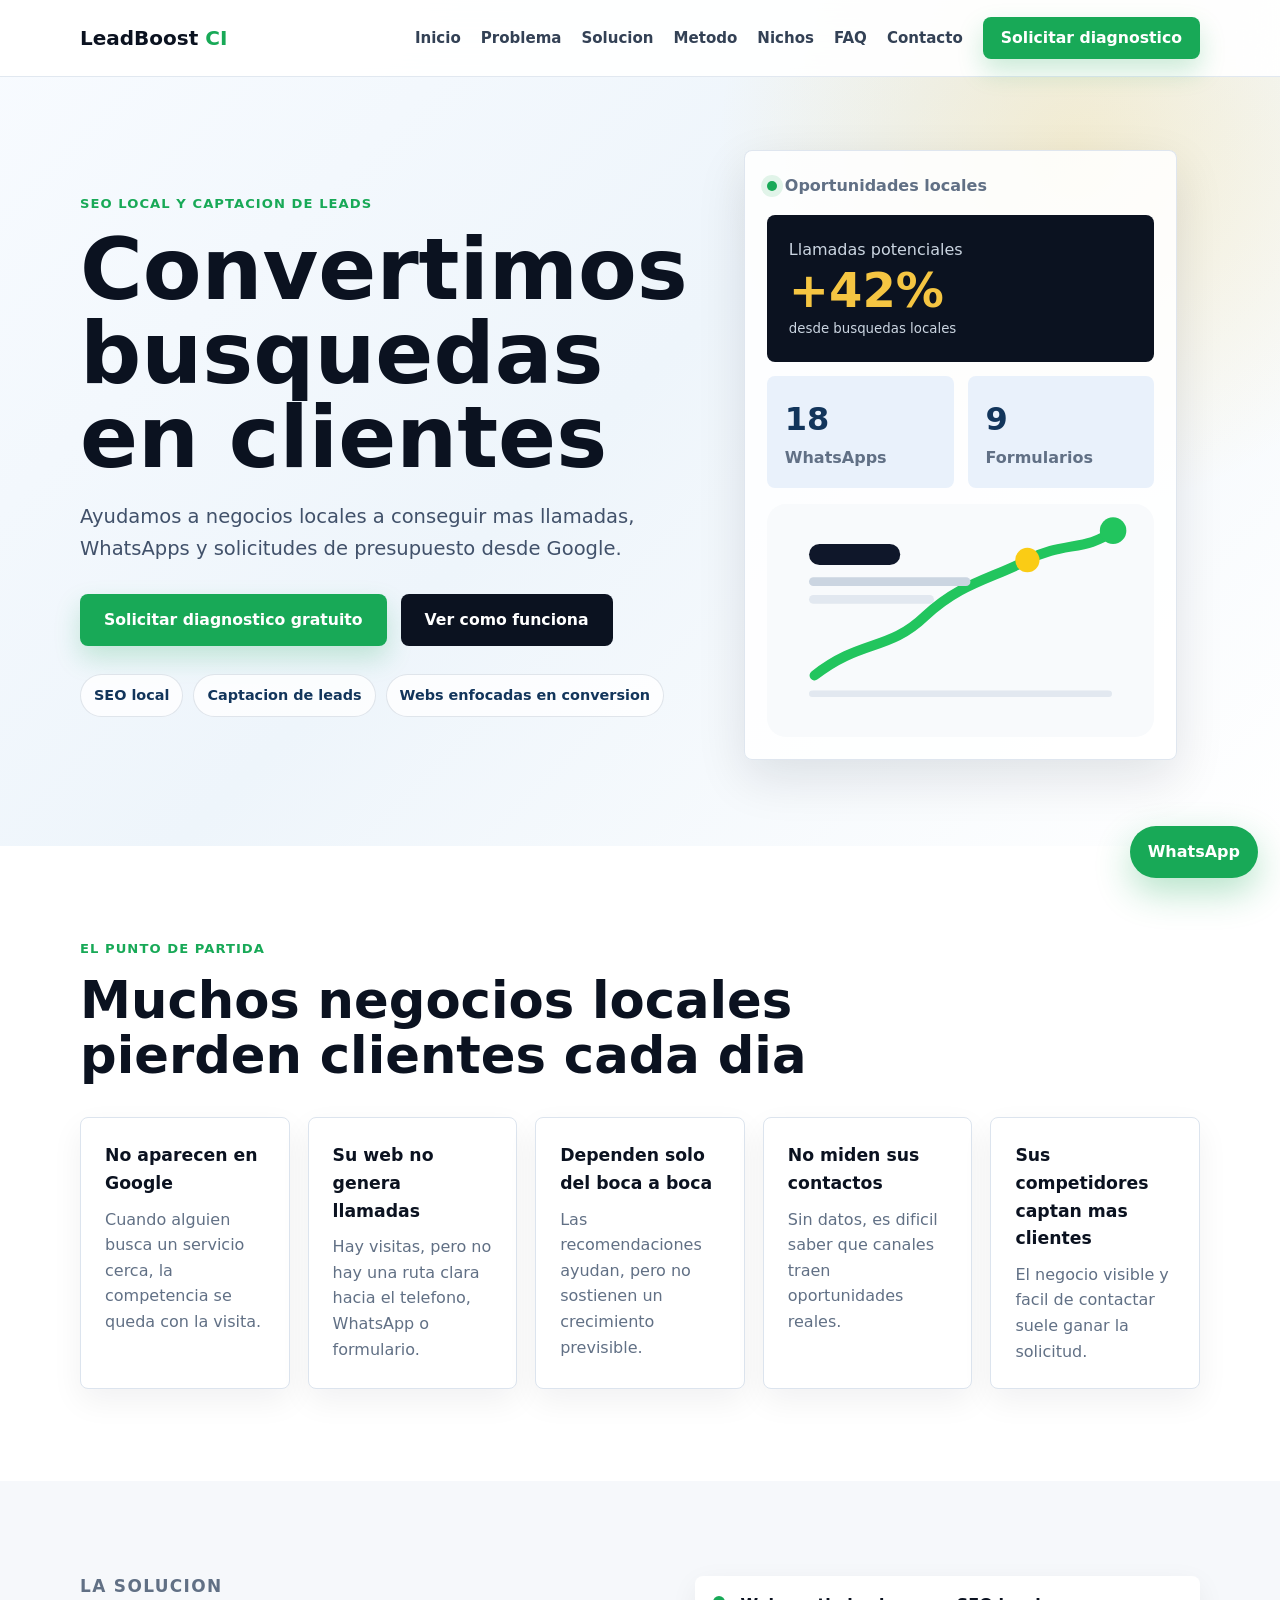
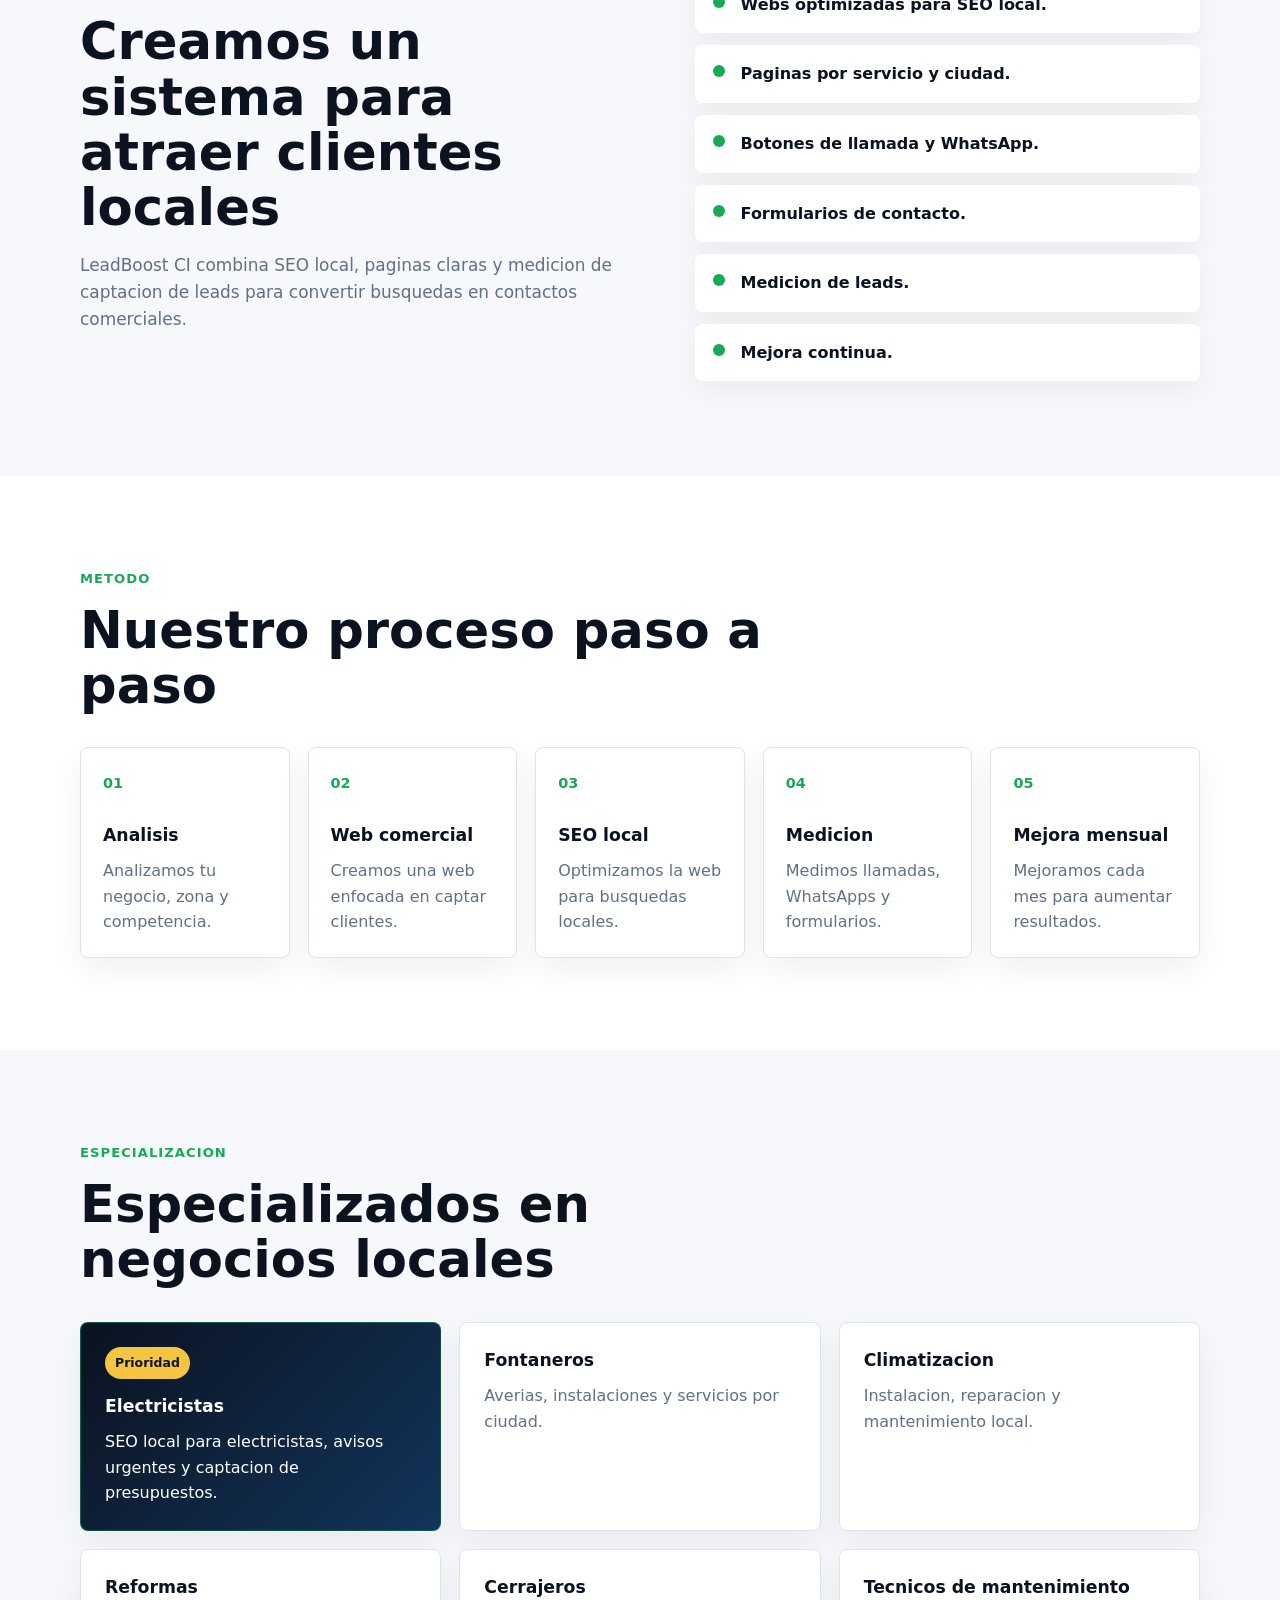
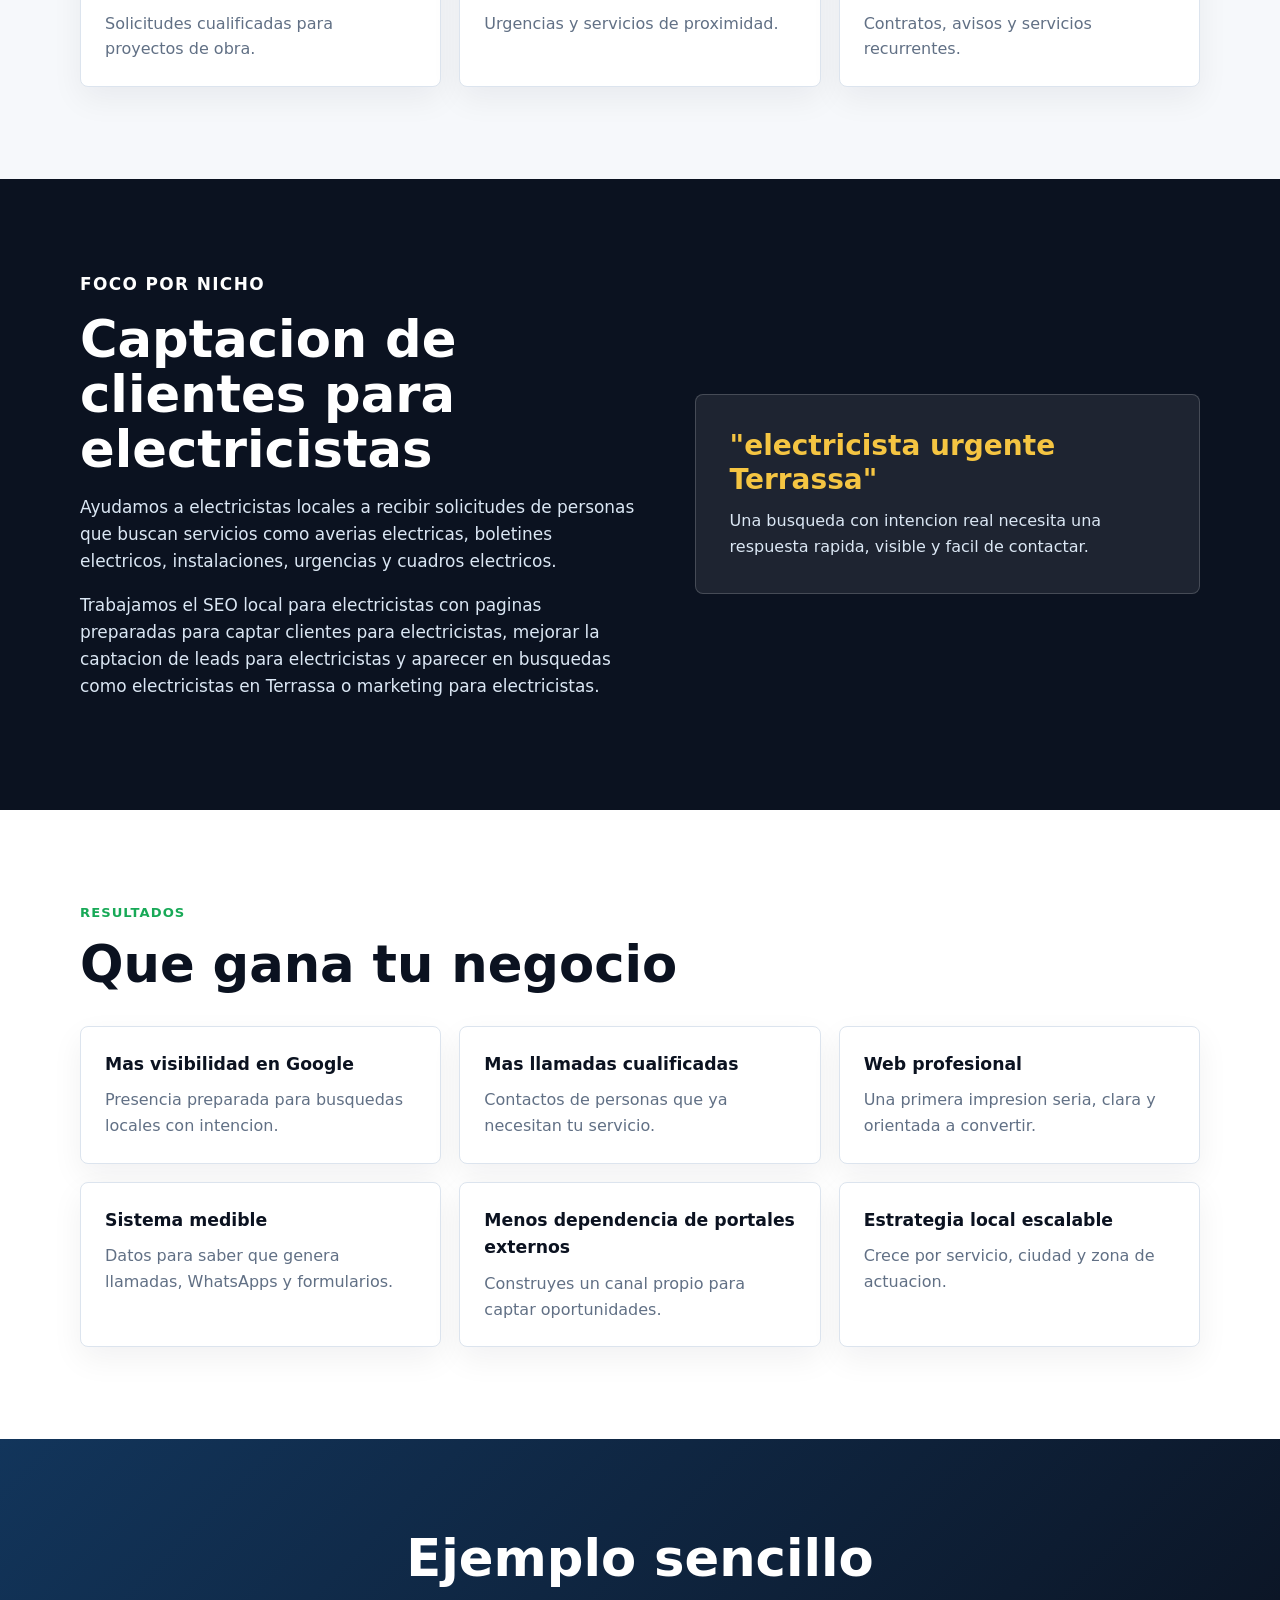
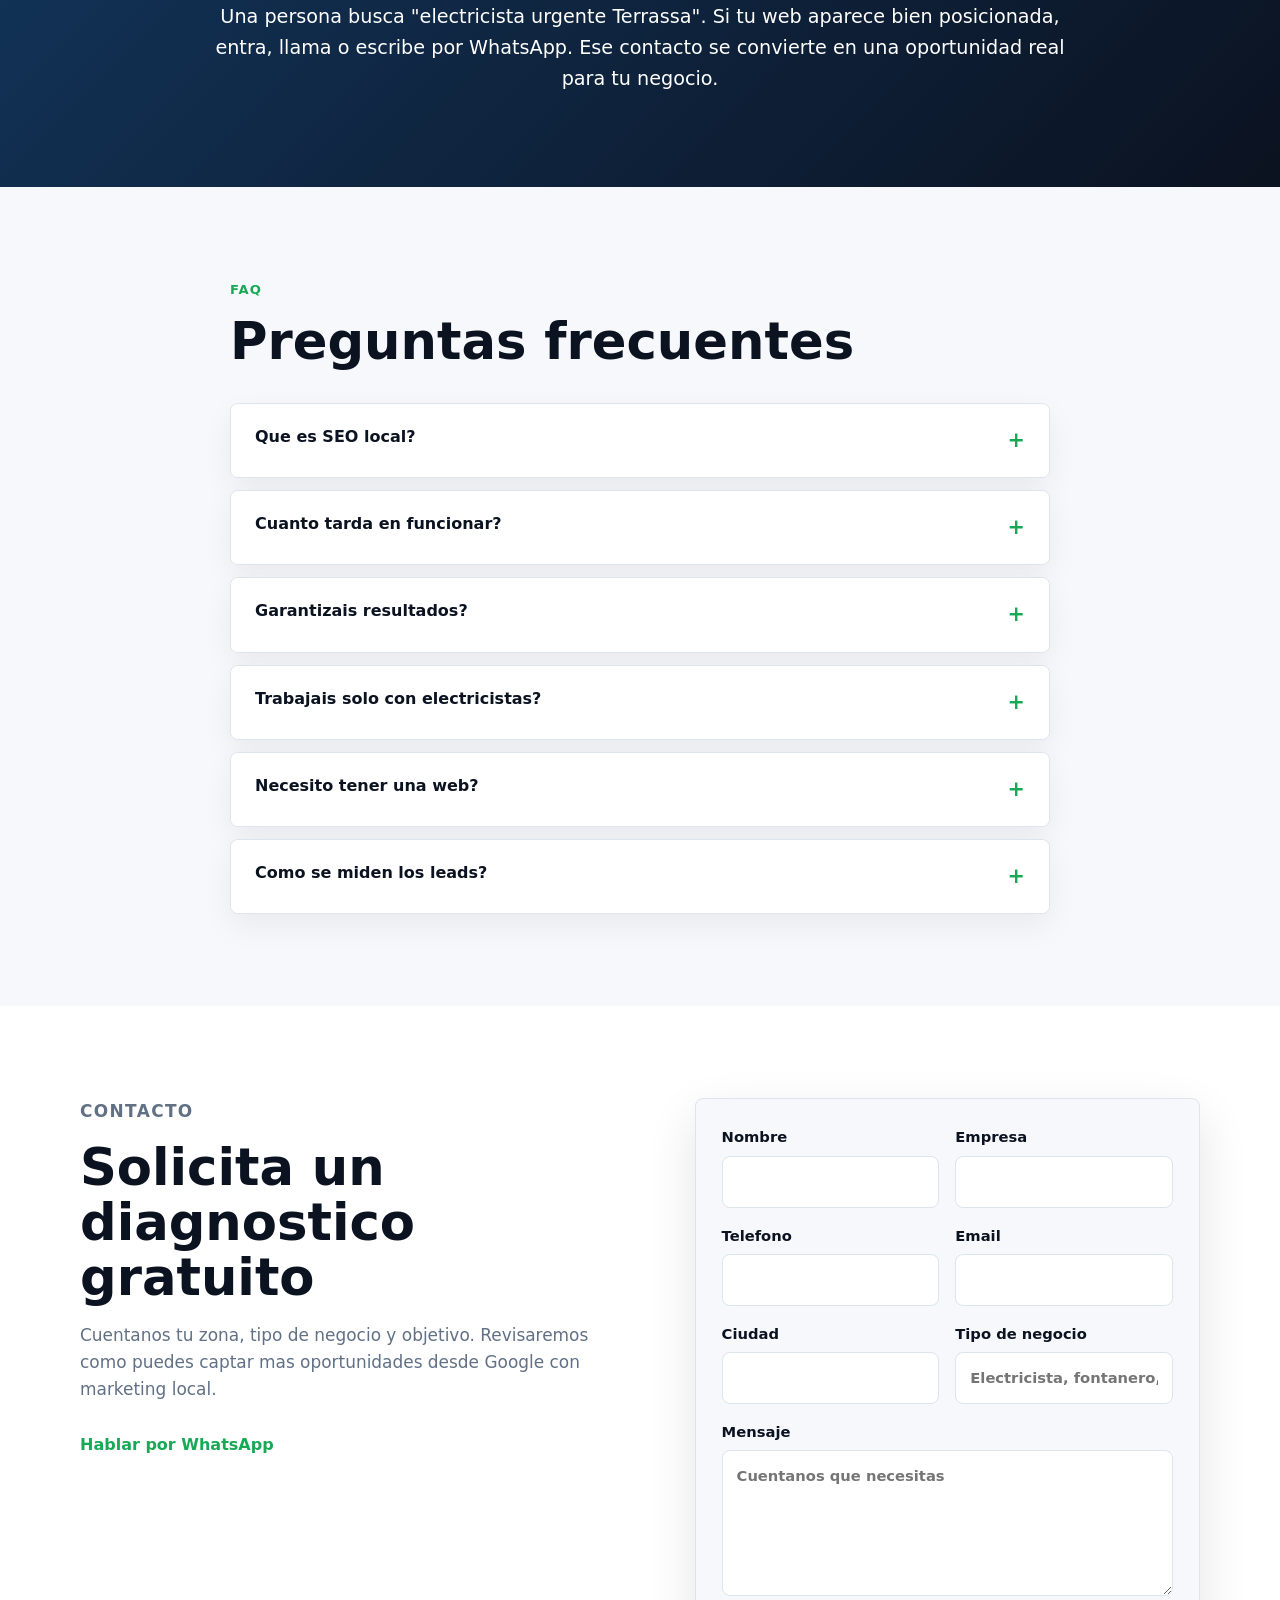
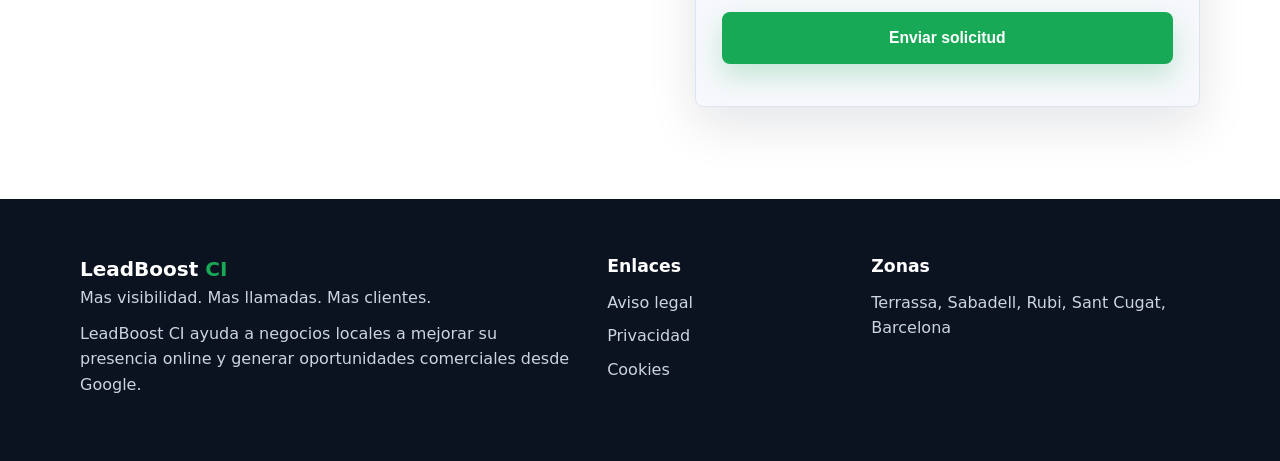
==== index.html @ c0c8f28f "Initial version of LeadBoost CI" ====
<!DOCTYPE html>
<html lang="es">
<head>
    <meta charset="UTF-8">
    <meta name="viewport" content="width=device-width, initial-scale=1.0">
    <title>SEO Local para Negocios Locales | LeadBoost CI</title>
    <meta name="description" content="Ayudamos a negocios locales a conseguir mas clientes desde Google mediante SEO local, paginas web optimizadas y captacion de leads.">
    <link rel="stylesheet" href="styles.css">
    <script type="application/ld+json">
    {
        "@context": "https://schema.org",
        "@type": "ProfessionalService",
        "name": "LeadBoost CI",
        "description": "SEO local, paginas web optimizadas y captacion de leads para negocios locales.",
        "areaServed": ["Terrassa", "Sabadell", "Rubi", "Sant Cugat", "Barcelona"],
        "url": "https://leadboostci.example",
        "telephone": "+34600000000",
        "priceRange": "$$",
        "serviceType": ["SEO local", "Marketing local", "Captacion de leads", "Diseno web para negocios locales"]
    }
    </script>
</head>
<body>
    <header class="site-header" id="top">
        <nav class="nav container" aria-label="Navegacion principal">
            <a class="logo" href="#inicio" aria-label="LeadBoost CI inicio">LeadBoost <span>CI</span></a>
            <button class="nav-toggle" type="button" aria-label="Abrir menu" aria-expanded="false">
                <span></span>
                <span></span>
                <span></span>
            </button>
            <div class="nav-menu" id="nav-menu">
                <a href="#inicio">Inicio</a>
                <a href="#problema">Problema</a>
                <a href="#solucion">Solucion</a>
                <a href="#metodo">Metodo</a>
                <a href="#nichos">Nichos</a>
                <a href="#faq">FAQ</a>
                <a href="#contacto">Contacto</a>
                <a class="btn btn-small" href="#contacto">Solicitar diagnostico</a>
            </div>
        </nav>
    </header>

    <main>
        <section class="hero" id="inicio">
            <div class="container hero-grid">
                <div class="hero-copy reveal">
                    <p class="eyebrow">SEO local y captacion de leads</p>
                    <h1>Convertimos busquedas en clientes</h1>
                    <p class="hero-subtitle">Ayudamos a negocios locales a conseguir mas llamadas, WhatsApps y solicitudes de presupuesto desde Google.</p>
                    <div class="hero-actions">
                        <a class="btn" href="#contacto">Solicitar diagnostico gratuito</a>
                        <a class="btn btn-secondary" href="#metodo">Ver como funciona</a>
                    </div>
                    <div class="trust-row" aria-label="Mensajes de confianza">
                        <span>SEO local</span>
                        <span>Captacion de leads</span>
                        <span>Webs enfocadas en conversion</span>
                    </div>
                </div>
                <article class="hero-panel reveal" aria-label="Panel de resultados de marketing local">
                    <div class="panel-header">
                        <span class="status-dot"></span>
                        <span>Oportunidades locales</span>
                    </div>
                    <div class="metric-card primary">
                        <span>Llamadas potenciales</span>
                        <strong>+42%</strong>
                        <small>desde busquedas locales</small>
                    </div>
                    <div class="mini-grid">
                        <div>
                            <strong>18</strong>
                            <span>WhatsApps</span>
                        </div>
                        <div>
                            <strong>9</strong>
                            <span>Formularios</span>
                        </div>
                    </div>
                    <img src="data:image/svg+xml,%3Csvg xmlns='http://www.w3.org/2000/svg' width='700' height='420' viewBox='0 0 700 420'%3E%3Crect width='700' height='420' rx='34' fill='%23f8fafc'/%3E%3Cpath d='M86 309C169 244 220 265 285 203C350 142 406 135 471 101C535 67 578 86 626 48' fill='none' stroke='%2322c55e' stroke-width='18' stroke-linecap='round'/%3E%3Ccircle cx='471' cy='101' r='22' fill='%23facc15'/%3E%3Ccircle cx='626' cy='48' r='24' fill='%2322c55e'/%3E%3Crect x='76' y='72' width='165' height='38' rx='19' fill='%230f172a'/%3E%3Crect x='76' y='132' width='292' height='16' rx='8' fill='%23cbd5e1'/%3E%3Crect x='76' y='164' width='226' height='16' rx='8' fill='%23e2e8f0'/%3E%3Crect x='76' y='336' width='548' height='12' rx='6' fill='%23e2e8f0'/%3E%3C/svg%3E" alt="Grafico ascendente de oportunidades generadas por SEO local">
                </article>
            </div>
        </section>

        <section class="section" id="problema">
            <div class="container">
                <div class="section-heading reveal">
                    <p class="eyebrow">El punto de partida</p>
                    <h2>Muchos negocios locales pierden clientes cada dia</h2>
                </div>
                <div class="card-grid problem-grid">
                    <article class="card reveal"><h3>No aparecen en Google</h3><p>Cuando alguien busca un servicio cerca, la competencia se queda con la visita.</p></article>
                    <article class="card reveal"><h3>Su web no genera llamadas</h3><p>Hay visitas, pero no hay una ruta clara hacia el telefono, WhatsApp o formulario.</p></article>
                    <article class="card reveal"><h3>Dependen solo del boca a boca</h3><p>Las recomendaciones ayudan, pero no sostienen un crecimiento previsible.</p></article>
                    <article class="card reveal"><h3>No miden sus contactos</h3><p>Sin datos, es dificil saber que canales traen oportunidades reales.</p></article>
                    <article class="card reveal"><h3>Sus competidores captan mas clientes</h3><p>El negocio visible y facil de contactar suele ganar la solicitud.</p></article>
                </div>
            </div>
        </section>

        <section class="section alt" id="solucion">
            <div class="container split">
                <div class="section-heading reveal">
                    <p class="eyebrow">La solucion</p>
                    <h2>Creamos un sistema para atraer clientes locales</h2>
                    <p>LeadBoost CI combina SEO local, paginas claras y medicion de captacion de leads para convertir busquedas en contactos comerciales.</p>
                </div>
                <div class="feature-list reveal">
                    <div>Webs optimizadas para SEO local.</div>
                    <div>Paginas por servicio y ciudad.</div>
                    <div>Botones de llamada y WhatsApp.</div>
                    <div>Formularios de contacto.</div>
                    <div>Medicion de leads.</div>
                    <div>Mejora continua.</div>
                </div>
            </div>
        </section>

        <section class="section" id="metodo">
            <div class="container">
                <div class="section-heading reveal">
                    <p class="eyebrow">Metodo</p>
                    <h2>Nuestro proceso paso a paso</h2>
                </div>
                <div class="steps">
                    <article class="step reveal"><span>01</span><h3>Analisis</h3><p>Analizamos tu negocio, zona y competencia.</p></article>
                    <article class="step reveal"><span>02</span><h3>Web comercial</h3><p>Creamos una web enfocada en captar clientes.</p></article>
                    <article class="step reveal"><span>03</span><h3>SEO local</h3><p>Optimizamos la web para busquedas locales.</p></article>
                    <article class="step reveal"><span>04</span><h3>Medicion</h3><p>Medimos llamadas, WhatsApps y formularios.</p></article>
                    <article class="step reveal"><span>05</span><h3>Mejora mensual</h3><p>Mejoramos cada mes para aumentar resultados.</p></article>
                </div>
            </div>
        </section>

        <section class="section alt" id="nichos">
            <div class="container">
                <div class="section-heading reveal">
                    <p class="eyebrow">Especializacion</p>
                    <h2>Especializados en negocios locales</h2>
                </div>
                <div class="niche-grid">
                    <article class="niche-card featured reveal"><span>Prioridad</span><h3>Electricistas</h3><p>SEO local para electricistas, avisos urgentes y captacion de presupuestos.</p></article>
                    <article class="niche-card reveal"><h3>Fontaneros</h3><p>Averias, instalaciones y servicios por ciudad.</p></article>
                    <article class="niche-card reveal"><h3>Climatizacion</h3><p>Instalacion, reparacion y mantenimiento local.</p></article>
                    <article class="niche-card reveal"><h3>Reformas</h3><p>Solicitudes cualificadas para proyectos de obra.</p></article>
                    <article class="niche-card reveal"><h3>Cerrajeros</h3><p>Urgencias y servicios de proximidad.</p></article>
                    <article class="niche-card reveal"><h3>Tecnicos de mantenimiento</h3><p>Contratos, avisos y servicios recurrentes.</p></article>
                </div>
            </div>
        </section>

        <section class="section electrician" aria-labelledby="electricistas-title">
            <div class="container split">
                <div class="reveal">
                    <p class="eyebrow">Foco por nicho</p>
                    <h2 id="electricistas-title">Captacion de clientes para electricistas</h2>
                    <p>Ayudamos a electricistas locales a recibir solicitudes de personas que buscan servicios como averias electricas, boletines electricos, instalaciones, urgencias y cuadros electricos.</p>
                    <p>Trabajamos el SEO local para electricistas con paginas preparadas para captar clientes para electricistas, mejorar la captacion de leads para electricistas y aparecer en busquedas como electricistas en Terrassa o marketing para electricistas.</p>
                </div>
                <div class="quote-box reveal">
                    <strong>"electricista urgente Terrassa"</strong>
                    <span>Una busqueda con intencion real necesita una respuesta rapida, visible y facil de contactar.</span>
                </div>
            </div>
        </section>

        <section class="section" id="beneficios">
            <div class="container">
                <div class="section-heading reveal">
                    <p class="eyebrow">Resultados</p>
                    <h2>Que gana tu negocio</h2>
                </div>
                <div class="card-grid benefits-grid">
                    <article class="card reveal"><h3>Mas visibilidad en Google</h3><p>Presencia preparada para busquedas locales con intencion.</p></article>
                    <article class="card reveal"><h3>Mas llamadas cualificadas</h3><p>Contactos de personas que ya necesitan tu servicio.</p></article>
                    <article class="card reveal"><h3>Web profesional</h3><p>Una primera impresion seria, clara y orientada a convertir.</p></article>
                    <article class="card reveal"><h3>Sistema medible</h3><p>Datos para saber que genera llamadas, WhatsApps y formularios.</p></article>
                    <article class="card reveal"><h3>Menos dependencia de portales externos</h3><p>Construyes un canal propio para captar oportunidades.</p></article>
                    <article class="card reveal"><h3>Estrategia local escalable</h3><p>Crece por servicio, ciudad y zona de actuacion.</p></article>
                </div>
            </div>
        </section>

        <section class="section example">
            <div class="container reveal">
                <h2>Ejemplo sencillo</h2>
                <p>Una persona busca "electricista urgente Terrassa". Si tu web aparece bien posicionada, entra, llama o escribe por WhatsApp. Ese contacto se convierte en una oportunidad real para tu negocio.</p>
            </div>
        </section>

        <section class="section alt" id="faq">
            <div class="container narrow">
                <div class="section-heading reveal">
                    <p class="eyebrow">FAQ</p>
                    <h2>Preguntas frecuentes</h2>
                </div>
                <div class="faq-list reveal">
                    <article class="faq-item">
                        <button type="button" aria-expanded="false">Que es SEO local?</button>
                        <p>Es la optimizacion de tu presencia online para aparecer cuando personas cercanas buscan tus servicios en Google.</p>
                    </article>
                    <article class="faq-item">
                        <button type="button" aria-expanded="false">Cuanto tarda en funcionar?</button>
                        <p>Depende de la competencia y el punto de partida. Normalmente se trabaja por fases y se revisan mejoras cada mes.</p>
                    </article>
                    <article class="faq-item">
                        <button type="button" aria-expanded="false">Garantizais resultados?</button>
                        <p>No prometemos posiciones exactas, pero si un sistema serio, medible y enfocado a aumentar oportunidades reales.</p>
                    </article>
                    <article class="faq-item">
                        <button type="button" aria-expanded="false">Trabajais solo con electricistas?</button>
                        <p>No. Tambien ayudamos a fontaneros, empresas de climatizacion, reformas, cerrajeros y otros negocios locales.</p>
                    </article>
                    <article class="faq-item">
                        <button type="button" aria-expanded="false">Necesito tener una web?</button>
                        <p>No necesariamente. Podemos crear una web nueva o mejorar la actual para SEO local y captacion de leads.</p>
                    </article>
                    <article class="faq-item">
                        <button type="button" aria-expanded="false">Como se miden los leads?</button>
                        <p>Medimos formularios, clics en telefono, clics en WhatsApp y otras acciones clave para saber que funciona.</p>
                    </article>
                </div>
            </div>
        </section>

        <section class="section contact" id="contacto">
            <div class="container contact-grid">
                <div class="contact-copy reveal">
                    <p class="eyebrow">Contacto</p>
                    <h2>Solicita un diagnostico gratuito</h2>
                    <p>Cuentanos tu zona, tipo de negocio y objetivo. Revisaremos como puedes captar mas oportunidades desde Google con marketing local.</p>
                    <a class="whatsapp-inline" href="https://wa.me/34600000000" target="_blank" rel="noopener">Hablar por WhatsApp</a>
                </div>
                <form class="contact-form reveal" id="lead-form">
                    <label>Nombre<input type="text" name="nombre" autocomplete="name" required></label>
                    <label>Empresa<input type="text" name="empresa" autocomplete="organization"></label>
                    <label>Telefono<input type="tel" name="telefono" autocomplete="tel" required></label>
                    <label>Email<input type="email" name="email" autocomplete="email" required></label>
                    <label>Ciudad<input type="text" name="ciudad" autocomplete="address-level2"></label>
                    <label>Tipo de negocio<input type="text" name="tipo" placeholder="Electricista, fontanero, reformas..."></label>
                    <label class="full">Mensaje<textarea name="mensaje" rows="5" placeholder="Cuentanos que necesitas"></textarea></label>
                    <button class="btn full" type="submit">Enviar solicitud</button>
                    <p class="form-success" id="form-success" role="status" aria-live="polite"></p>
                </form>
            </div>
        </section>
    </main>

    <a class="floating-whatsapp" href="https://wa.me/34600000000" target="_blank" rel="noopener" aria-label="Contactar por WhatsApp">WhatsApp</a>

    <footer class="footer">
        <div class="container footer-grid">
            <div>
                <a class="logo footer-logo" href="#inicio">LeadBoost <span>CI</span></a>
                <p>Mas visibilidad. Mas llamadas. Mas clientes.</p>
                <p>LeadBoost CI ayuda a negocios locales a mejorar su presencia online y generar oportunidades comerciales desde Google.</p>
            </div>
            <div>
                <h3>Enlaces</h3>
                <a href="#">Aviso legal</a>
                <a href="#">Privacidad</a>
                <a href="#">Cookies</a>
            </div>
            <div>
                <h3>Zonas</h3>
                <p>Terrassa, Sabadell, Rubi, Sant Cugat, Barcelona</p>
            </div>
        </div>
    </footer>

    <script src="script.js"></script>
</body>
</html>
---- styles.css ----
:root {
    --navy: #0b1220;
    --blue: #12355b;
    --blue-soft: #e9f1fb;
    --green: #18a957;
    --yellow: #f5c542;
    --text: #172033;
    --muted: #617085;
    --line: #dce4ee;
    --bg: #f6f8fb;
    --white: #ffffff;
    --shadow: 0 18px 50px rgba(11, 18, 32, 0.11);
}

* {
    box-sizing: border-box;
}

html {
    scroll-behavior: smooth;
}

body {
    margin: 0;
    font-family: Inter, ui-sans-serif, system-ui, -apple-system, BlinkMacSystemFont, "Segoe UI", Arial, sans-serif;
    color: var(--text);
    background: var(--white);
    line-height: 1.6;
}

img {
    display: block;
    max-width: 100%;
}

a {
    color: inherit;
    text-decoration: none;
}

.container {
    width: min(1120px, calc(100% - 40px));
    margin: 0 auto;
}

.narrow {
    width: min(820px, calc(100% - 40px));
}

.site-header {
    position: fixed;
    inset: 0 0 auto 0;
    z-index: 20;
    background: rgba(255, 255, 255, 0.92);
    border-bottom: 1px solid rgba(220, 228, 238, 0.85);
    backdrop-filter: blur(18px);
}

.nav {
    min-height: 76px;
    display: flex;
    align-items: center;
    justify-content: space-between;
    gap: 24px;
}

.logo {
    font-size: 1.25rem;
    font-weight: 800;
    color: var(--navy);
    letter-spacing: 0;
}

.logo span {
    color: var(--green);
}

.nav-menu {
    display: flex;
    align-items: center;
    gap: 20px;
    font-size: 0.94rem;
    font-weight: 600;
    color: #334155;
}

.nav-menu a:not(.btn):hover {
    color: var(--green);
}

.nav-toggle {
    display: none;
    width: 42px;
    height: 42px;
    border: 1px solid var(--line);
    border-radius: 8px;
    background: var(--white);
}

.nav-toggle span {
    display: block;
    width: 18px;
    height: 2px;
    margin: 4px auto;
    background: var(--navy);
}

.btn {
    display: inline-flex;
    align-items: center;
    justify-content: center;
    min-height: 52px;
    padding: 0 24px;
    border: 0;
    border-radius: 8px;
    background: var(--green);
    color: var(--white);
    font-weight: 800;
    font-size: 0.98rem;
    cursor: pointer;
    box-shadow: 0 12px 26px rgba(24, 169, 87, 0.22);
    transition: transform 0.2s ease, box-shadow 0.2s ease, background 0.2s ease;
}

.btn:hover {
    transform: translateY(-2px);
    background: #12924a;
    box-shadow: 0 16px 34px rgba(24, 169, 87, 0.28);
}

.btn-small {
    min-height: 42px;
    padding: 0 18px;
}

.btn-secondary {
    background: var(--navy);
    box-shadow: none;
}

.hero {
    padding: 150px 0 86px;
    background:
        radial-gradient(circle at 84% 18%, rgba(245, 197, 66, 0.23), transparent 28%),
        linear-gradient(135deg, #f8fbff 0%, #eef5fb 48%, #ffffff 100%);
    overflow: hidden;
}

.hero-grid,
.split,
.contact-grid {
    display: grid;
    grid-template-columns: 1.05fr 0.95fr;
    gap: 56px;
    align-items: center;
}

.eyebrow {
    margin: 0 0 14px;
    color: var(--green);
    font-size: 0.82rem;
    font-weight: 800;
    text-transform: uppercase;
    letter-spacing: 0.08em;
}

h1,
h2,
h3,
p {
    margin-top: 0;
}

h1 {
    max-width: 780px;
    margin-bottom: 22px;
    color: var(--navy);
    font-size: clamp(2.55rem, 7vw, 5.35rem);
    line-height: 0.98;
    letter-spacing: 0;
}

h2 {
    margin-bottom: 16px;
    color: var(--navy);
    font-size: clamp(2rem, 4vw, 3.3rem);
    line-height: 1.08;
    letter-spacing: 0;
}

h3 {
    margin-bottom: 9px;
    color: var(--navy);
    font-size: 1.08rem;
}

.hero-subtitle {
    max-width: 660px;
    margin-bottom: 30px;
    color: #41516a;
    font-size: 1.22rem;
}

.hero-actions {
    display: flex;
    flex-wrap: wrap;
    gap: 14px;
    margin-bottom: 28px;
}

.trust-row {
    display: flex;
    flex-wrap: wrap;
    gap: 10px;
}

.trust-row span {
    padding: 9px 13px;
    border: 1px solid rgba(18, 53, 91, 0.12);
    border-radius: 999px;
    background: rgba(255, 255, 255, 0.78);
    color: var(--blue);
    font-weight: 700;
    font-size: 0.9rem;
}

.hero-panel {
    position: relative;
    padding: 22px;
    border: 1px solid rgba(220, 228, 238, 0.9);
    border-radius: 8px;
    background: rgba(255, 255, 255, 0.86);
    box-shadow: var(--shadow);
}

.panel-header,
.metric-card,
.mini-grid {
    position: relative;
    z-index: 1;
}

.panel-header {
    display: flex;
    align-items: center;
    gap: 8px;
    margin-bottom: 16px;
    color: var(--muted);
    font-weight: 700;
}

.status-dot {
    width: 10px;
    height: 10px;
    border-radius: 50%;
    background: var(--green);
    box-shadow: 0 0 0 6px rgba(24, 169, 87, 0.12);
}

.metric-card {
    margin-bottom: 14px;
    padding: 22px;
    border-radius: 8px;
    background: var(--navy);
    color: var(--white);
}

.metric-card span,
.metric-card small {
    display: block;
    color: #cbd5e1;
}

.metric-card strong {
    display: block;
    margin: 4px 0;
    color: var(--yellow);
    font-size: 3rem;
    line-height: 1;
}

.mini-grid {
    display: grid;
    grid-template-columns: repeat(2, 1fr);
    gap: 14px;
    margin-bottom: 16px;
}

.mini-grid div {
    padding: 18px;
    border-radius: 8px;
    background: var(--blue-soft);
}

.mini-grid strong {
    display: block;
    color: var(--blue);
    font-size: 2rem;
}

.mini-grid span {
    color: var(--muted);
    font-weight: 700;
}

.section {
    padding: 92px 0;
}

.alt {
    background: var(--bg);
}

.section-heading {
    max-width: 760px;
    margin-bottom: 34px;
}

.section-heading p:not(.eyebrow),
.split p,
.example p,
.contact-copy p {
    color: var(--muted);
    font-size: 1.06rem;
}

.card-grid,
.niche-grid,
.steps {
    display: grid;
    gap: 18px;
}

.problem-grid {
    grid-template-columns: repeat(5, 1fr);
}

.benefits-grid,
.niche-grid {
    grid-template-columns: repeat(3, 1fr);
}

.card,
.niche-card,
.step,
.faq-item {
    border: 1px solid var(--line);
    border-radius: 8px;
    background: var(--white);
    box-shadow: 0 12px 32px rgba(11, 18, 32, 0.06);
}

.card,
.niche-card {
    padding: 24px;
}

.card p,
.niche-card p,
.step p {
    margin-bottom: 0;
    color: var(--muted);
}

.feature-list {
    display: grid;
    gap: 12px;
}

.feature-list div {
    padding: 16px 18px 16px 46px;
    border-radius: 8px;
    background: var(--white);
    color: var(--navy);
    font-weight: 700;
    box-shadow: 0 8px 28px rgba(11, 18, 32, 0.06);
    position: relative;
}

.feature-list div::before {
    content: "";
    position: absolute;
    left: 18px;
    top: 20px;
    width: 12px;
    height: 12px;
    border-radius: 50%;
    background: var(--green);
}

.steps {
    grid-template-columns: repeat(5, 1fr);
}

.step {
    padding: 22px;
}

.step span {
    display: inline-flex;
    margin-bottom: 26px;
    color: var(--green);
    font-weight: 800;
    font-size: 0.9rem;
}

.niche-card.featured {
    border-color: rgba(24, 169, 87, 0.4);
    background: linear-gradient(135deg, var(--navy), var(--blue));
    color: var(--white);
    transform: translateY(-8px);
}

.niche-card.featured h3,
.niche-card.featured p {
    color: var(--white);
}

.niche-card.featured span {
    display: inline-block;
    margin-bottom: 14px;
    padding: 6px 10px;
    border-radius: 999px;
    background: var(--yellow);
    color: var(--navy);
    font-size: 0.78rem;
    font-weight: 800;
}

.electrician {
    background: var(--navy);
    color: var(--white);
}

.electrician h2,
.electrician .eyebrow {
    color: var(--white);
}

.electrician p {
    color: #dbe7f4;
}

.quote-box {
    padding: 34px;
    border: 1px solid rgba(255, 255, 255, 0.18);
    border-radius: 8px;
    background: rgba(255, 255, 255, 0.08);
}

.quote-box strong {
    display: block;
    margin-bottom: 12px;
    color: var(--yellow);
    font-size: 1.75rem;
    line-height: 1.2;
}

.quote-box span {
    color: #dbe7f4;
}

.example {
    background: linear-gradient(135deg, var(--blue), var(--navy));
    color: var(--white);
    text-align: center;
}

.example .container {
    max-width: 860px;
}

.example h2,
.example p {
    color: var(--white);
}

.example p {
    margin-bottom: 0;
    font-size: 1.2rem;
}

.faq-list {
    display: grid;
    gap: 12px;
}

.faq-item {
    overflow: hidden;
}

.faq-item button {
    width: 100%;
    padding: 20px 24px;
    border: 0;
    background: var(--white);
    color: var(--navy);
    font: inherit;
    font-weight: 800;
    text-align: left;
    cursor: pointer;
}

.faq-item button::after {
    content: "+";
    float: right;
    color: var(--green);
    font-size: 1.3rem;
}

.faq-item.is-open button::after {
    content: "-";
}

.faq-item p {
    display: none;
    margin: 0;
    padding: 0 24px 22px;
    color: var(--muted);
}

.faq-item.is-open p {
    display: block;
}

.contact {
    background: var(--white);
}

.contact-copy {
    align-self: start;
}

.whatsapp-inline {
    display: inline-flex;
    margin-top: 12px;
    color: var(--green);
    font-weight: 800;
}

.contact-form {
    display: grid;
    grid-template-columns: repeat(2, 1fr);
    gap: 16px;
    padding: 26px;
    border: 1px solid var(--line);
    border-radius: 8px;
    background: var(--bg);
    box-shadow: var(--shadow);
}

label {
    display: grid;
    gap: 7px;
    color: var(--navy);
    font-size: 0.92rem;
    font-weight: 800;
}

input,
textarea {
    width: 100%;
    border: 1px solid var(--line);
    border-radius: 8px;
    padding: 13px 14px;
    color: var(--text);
    font: inherit;
    background: var(--white);
}

input:focus,
textarea:focus {
    outline: 3px solid rgba(24, 169, 87, 0.14);
    border-color: var(--green);
}

.full {
    grid-column: 1 / -1;
}

.form-success {
    grid-column: 1 / -1;
    margin: 0;
    color: var(--green);
    font-weight: 800;
}

.floating-whatsapp {
    position: fixed;
    right: 22px;
    bottom: 22px;
    z-index: 15;
    display: inline-flex;
    align-items: center;
    justify-content: center;
    min-height: 52px;
    padding: 0 18px;
    border-radius: 999px;
    background: var(--green);
    color: var(--white);
    font-weight: 800;
    box-shadow: 0 14px 36px rgba(24, 169, 87, 0.32);
}

.footer {
    padding: 54px 0;
    background: var(--navy);
    color: #cbd5e1;
}

.footer-grid {
    display: grid;
    grid-template-columns: 1.5fr 0.7fr 1fr;
    gap: 34px;
}

.footer-logo,
.footer h3 {
    color: var(--white);
}

.footer a:not(.logo) {
    display: block;
    margin-bottom: 8px;
}

.footer p {
    margin-bottom: 10px;
}

.reveal {
    opacity: 0;
    transform: translateY(18px);
    transition: opacity 0.65s ease, transform 0.65s ease;
}

.reveal.is-visible {
    opacity: 1;
    transform: translateY(0);
}

@media (max-width: 1040px) {
    .problem-grid,
    .steps {
        grid-template-columns: repeat(2, 1fr);
    }

    .benefits-grid,
    .niche-grid {
        grid-template-columns: repeat(2, 1fr);
    }

    .nav-menu {
        gap: 14px;
    }
}

@media (max-width: 820px) {
    .nav-toggle {
        display: block;
    }

    .nav-menu {
        position: absolute;
        top: 76px;
        left: 20px;
        right: 20px;
        display: none;
        flex-direction: column;
        align-items: stretch;
        padding: 18px;
        border: 1px solid var(--line);
        border-radius: 8px;
        background: var(--white);
        box-shadow: var(--shadow);
    }

    .nav-menu.is-open {
        display: flex;
    }

    .hero {
        padding-top: 125px;
    }

    .hero-grid,
    .split,
    .contact-grid,
    .footer-grid {
        grid-template-columns: 1fr;
    }

    .section {
        padding: 72px 0;
    }
}

@media (max-width: 620px) {
    .container,
    .narrow {
        width: min(100% - 28px, 1120px);
    }

    .hero-actions,
    .btn,
    .btn-secondary {
        width: 100%;
    }

    .problem-grid,
    .benefits-grid,
    .niche-grid,
    .steps,
    .contact-form {
        grid-template-columns: 1fr;
    }

    .contact-form {
        padding: 18px;
    }

    .niche-card.featured {
        transform: none;
    }

    .floating-whatsapp {
        right: 14px;
        bottom: 14px;
    }
}
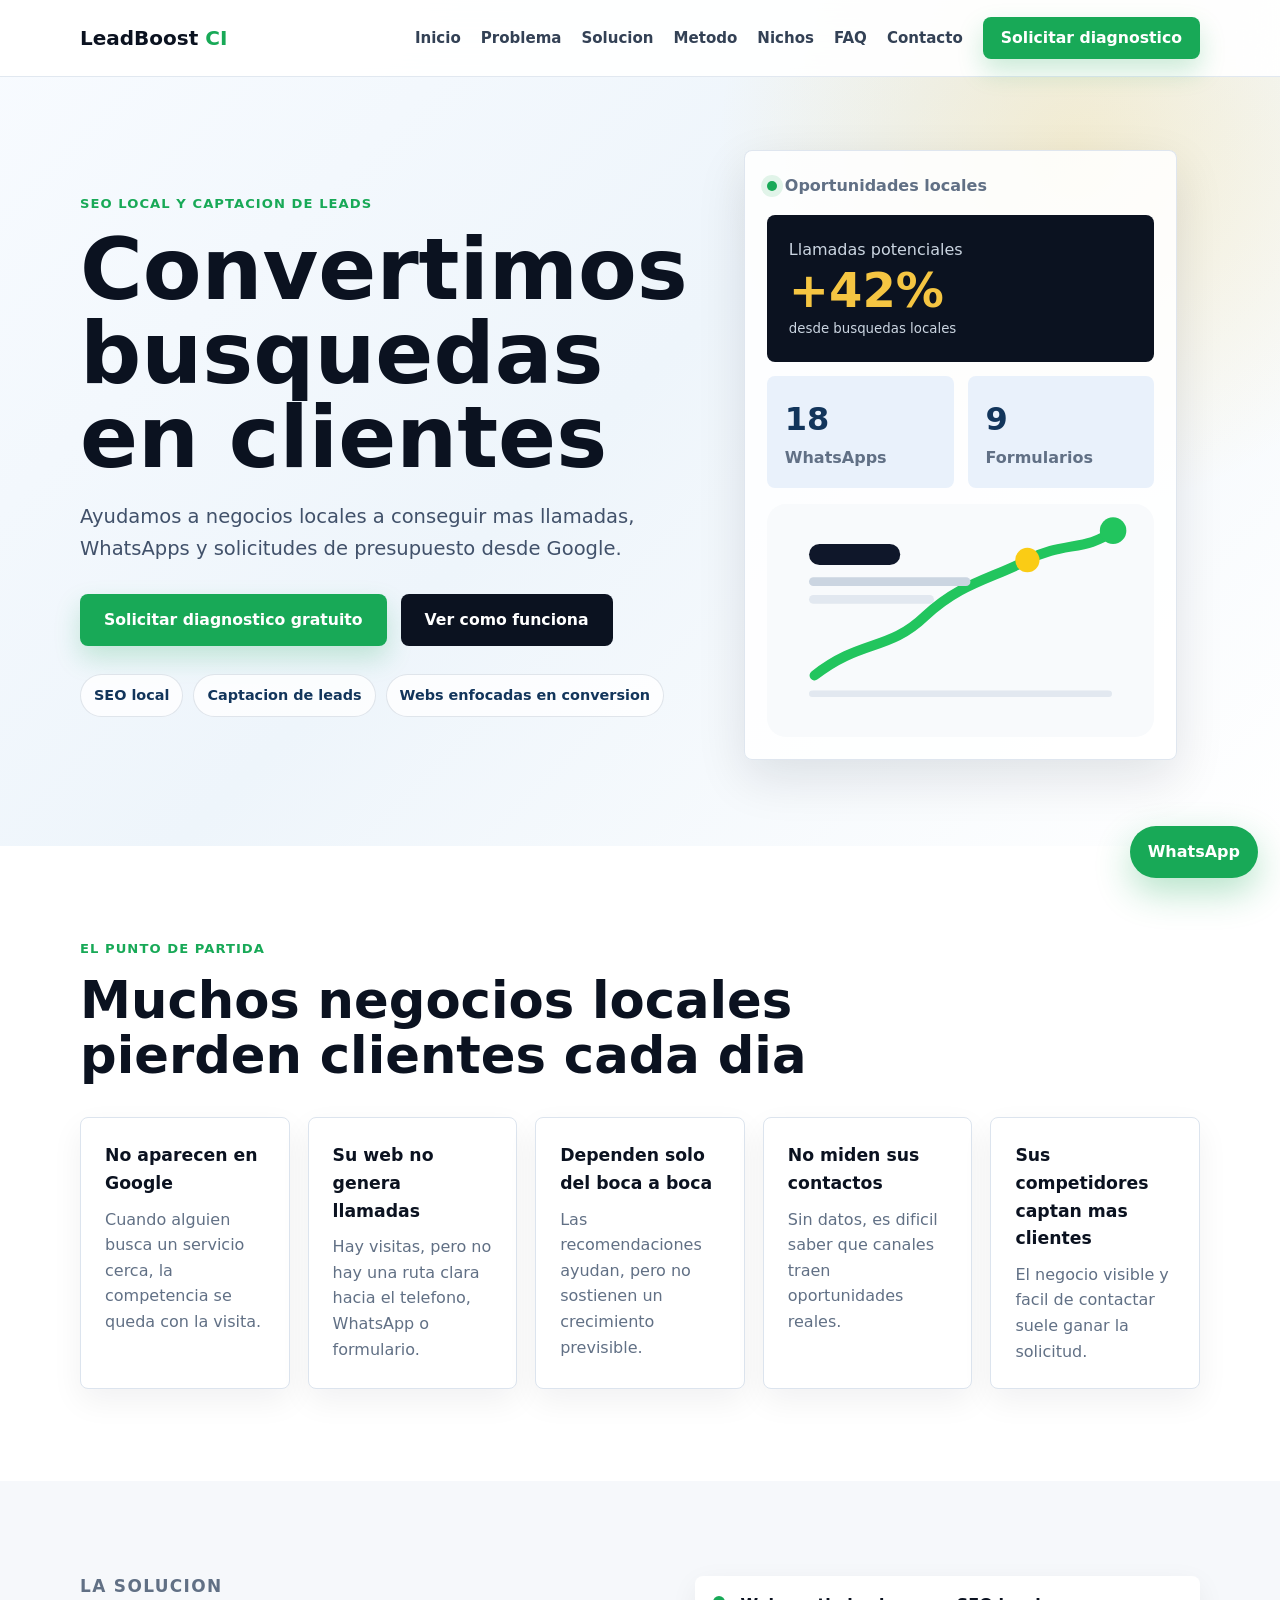
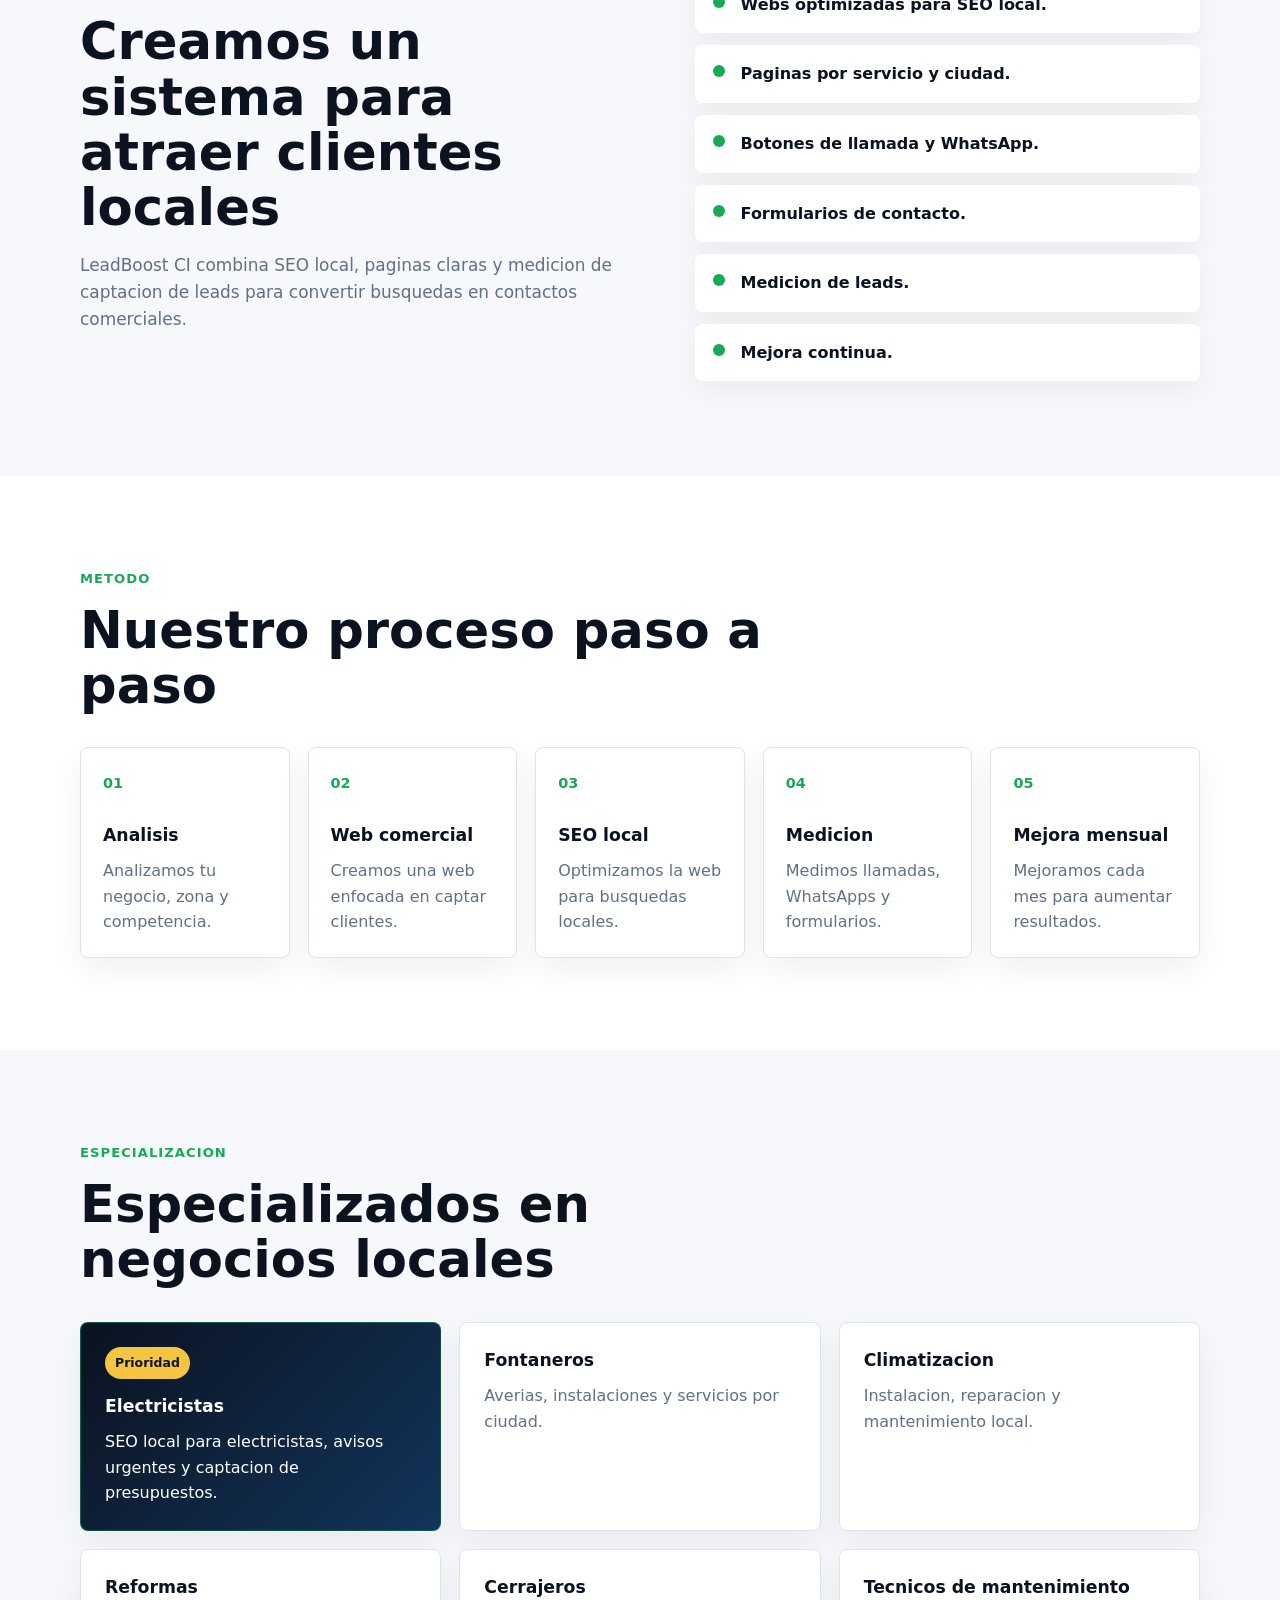
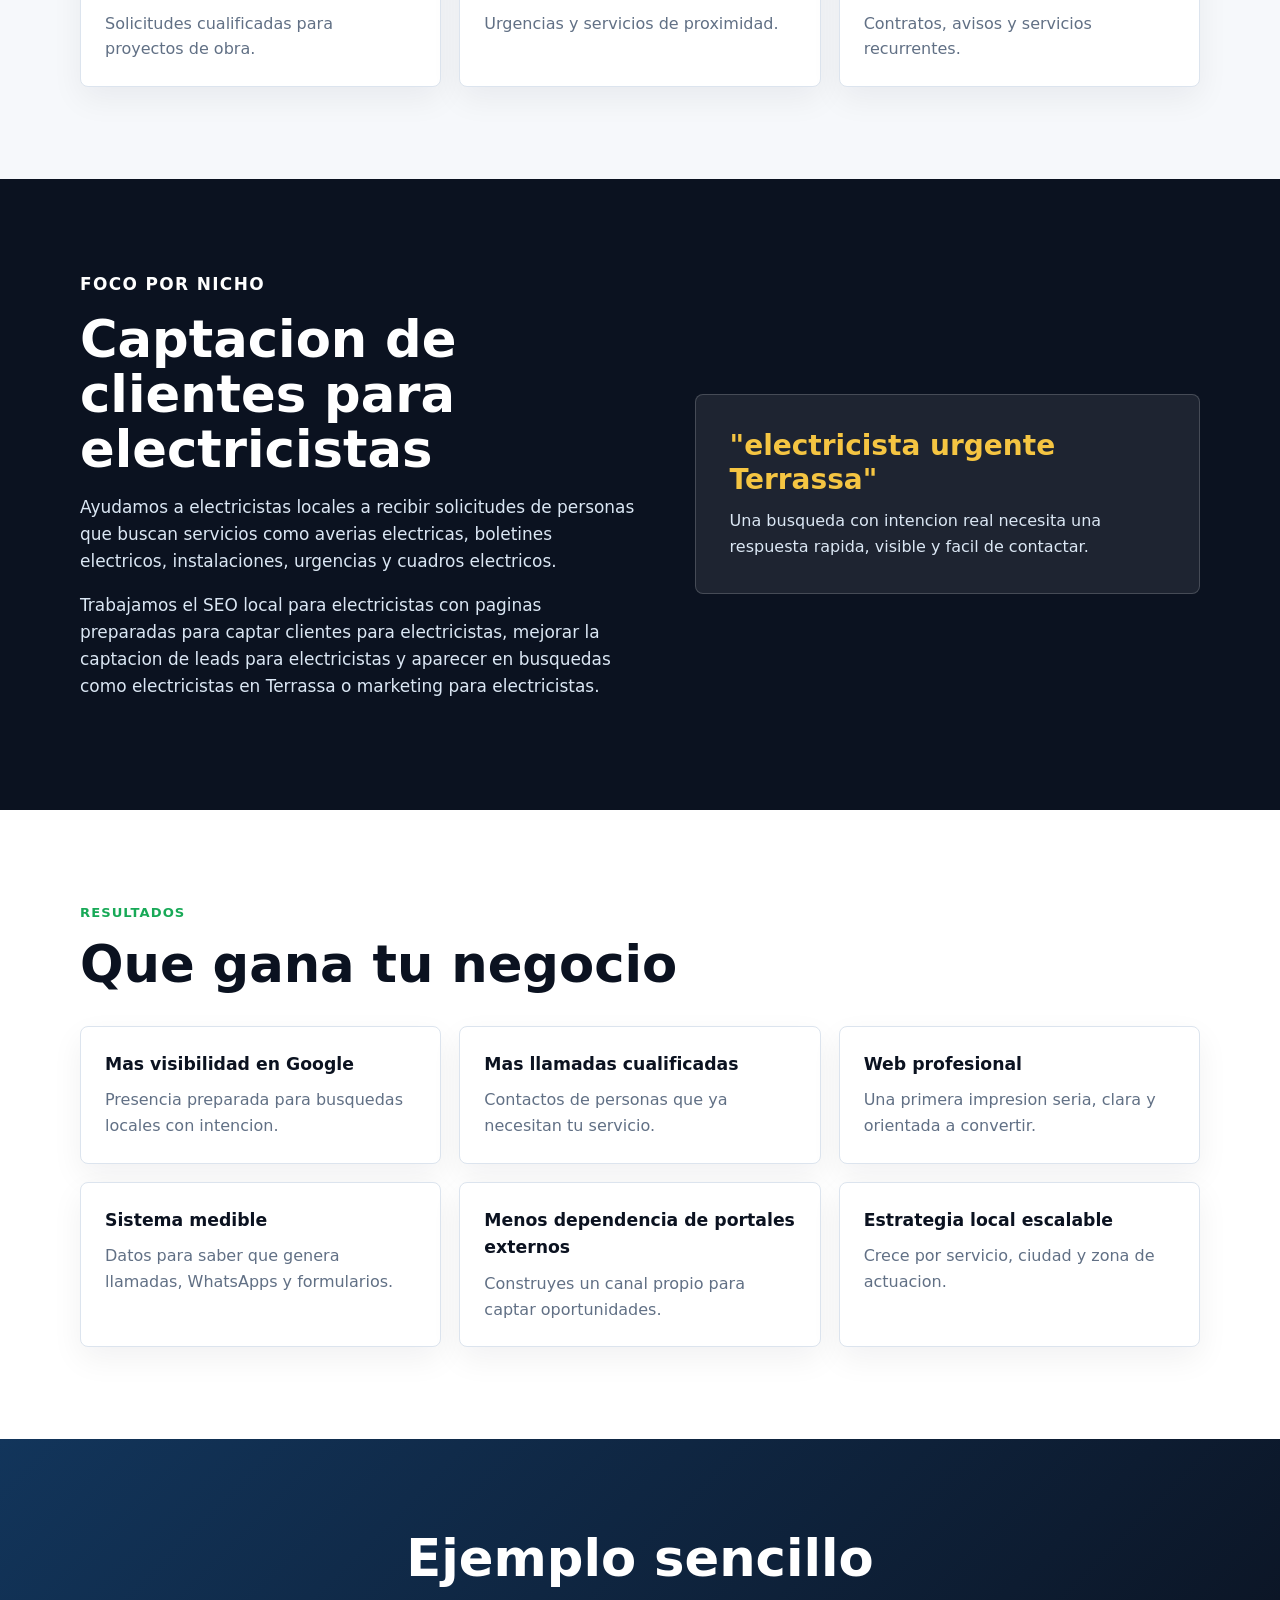
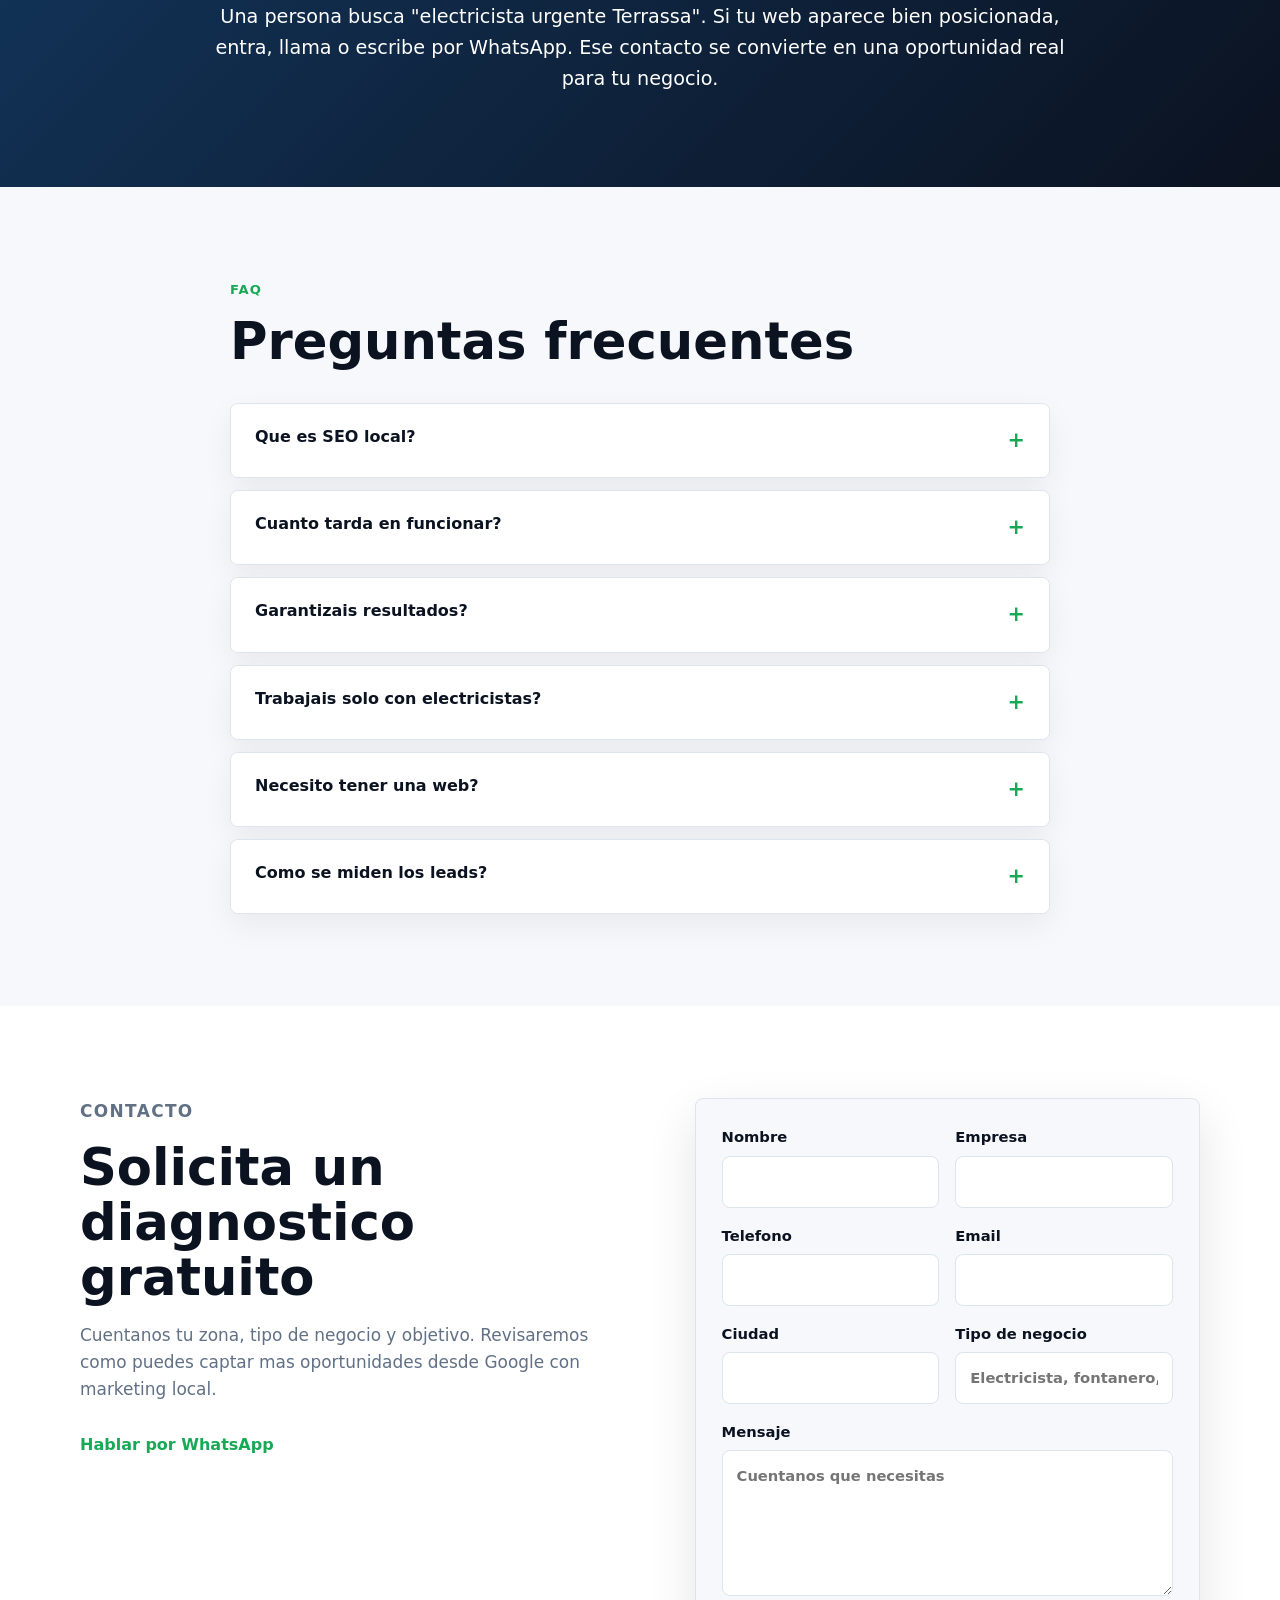
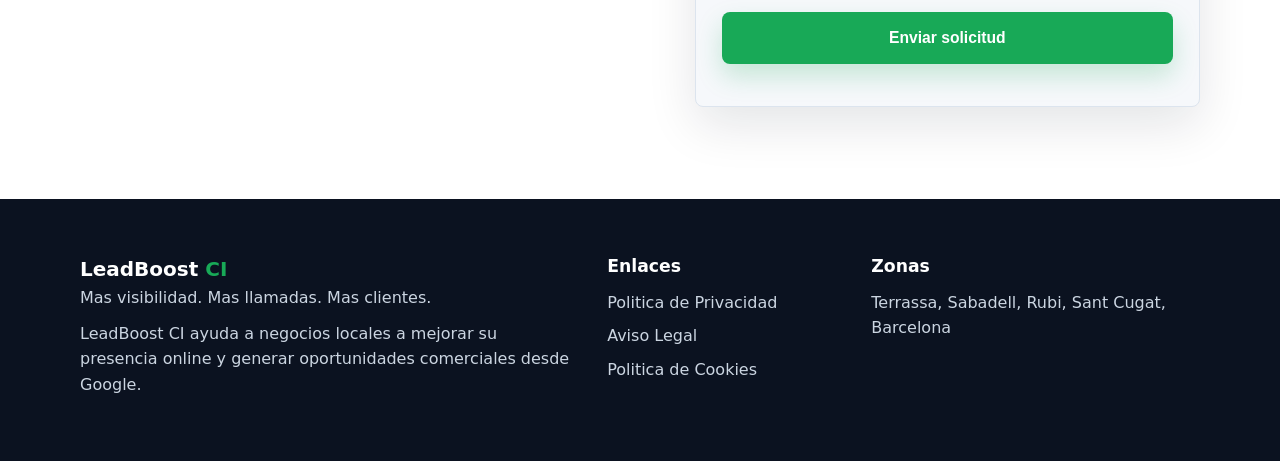
==== commit 06ed2893: "Add privacy, cookies and legal notice pages" ====
--- a/index.html
+++ b/index.html
@@ -19,6 +19,16 @@
         "serviceType": ["SEO local", "Marketing local", "Captacion de leads", "Diseno web para negocios locales"]
     }
     </script>
+    <meta name="google-site-verification" content="8Ha_R-elOUuimRh7YbPqvowYmEwm-5LrgdIZuGFjw1s" />
+    <!-- Google tag (gtag.js) -->
+<script async src="https://www.googletagmanager.com/gtag/js?id=G-CJ44STQKE3"></script>
+<script>
+  window.dataLayer = window.dataLayer || [];
+  function gtag(){dataLayer.push(arguments);}
+  gtag('js', new Date());
+
+  gtag('config', 'G-CJ44STQKE3');
+</script>
 </head>
 <body>
     <header class="site-header" id="top">
@@ -259,9 +269,9 @@
             </div>
             <div>
                 <h3>Enlaces</h3>
-                <a href="#">Aviso legal</a>
-                <a href="#">Privacidad</a>
-                <a href="#">Cookies</a>
+                <a href="privacidad.html">Politica de Privacidad</a>
+                <a href="aviso-legal.html">Aviso Legal</a>
+                <a href="cookies.html">Politica de Cookies</a>
             </div>
             <div>
                 <h3>Zonas</h3>
--- a/styles.css
+++ b/styles.css
@@ -525,6 +525,66 @@
 
 .contact {
     background: var(--white);
+}
+
+.legal-hero {
+    padding: 138px 0 62px;
+    background:
+        radial-gradient(circle at 84% 18%, rgba(245, 197, 66, 0.2), transparent 28%),
+        linear-gradient(135deg, #f8fbff 0%, #eef5fb 48%, #ffffff 100%);
+}
+
+.legal-hero p:not(.eyebrow) {
+    max-width: 760px;
+    margin-bottom: 0;
+    color: #41516a;
+    font-size: 1.12rem;
+}
+
+.legal-content {
+    padding: 72px 0 92px;
+}
+
+.legal-document {
+    display: grid;
+    gap: 30px;
+}
+
+.legal-block {
+    padding-bottom: 28px;
+    border-bottom: 1px solid var(--line);
+}
+
+.legal-block:last-child {
+    padding-bottom: 0;
+    border-bottom: 0;
+}
+
+.legal-block h2 {
+    font-size: clamp(1.55rem, 3vw, 2.2rem);
+}
+
+.legal-block p,
+.legal-block li {
+    color: var(--muted);
+}
+
+.legal-block ul {
+    margin: 0;
+    padding-left: 22px;
+}
+
+.legal-note {
+    padding: 18px 20px;
+    border: 1px solid rgba(24, 169, 87, 0.24);
+    border-radius: 8px;
+    background: var(--blue-soft);
+}
+
+.legal-note p {
+    margin-bottom: 0;
+    color: var(--blue);
+    font-weight: 700;
 }
 
 .contact-copy {
